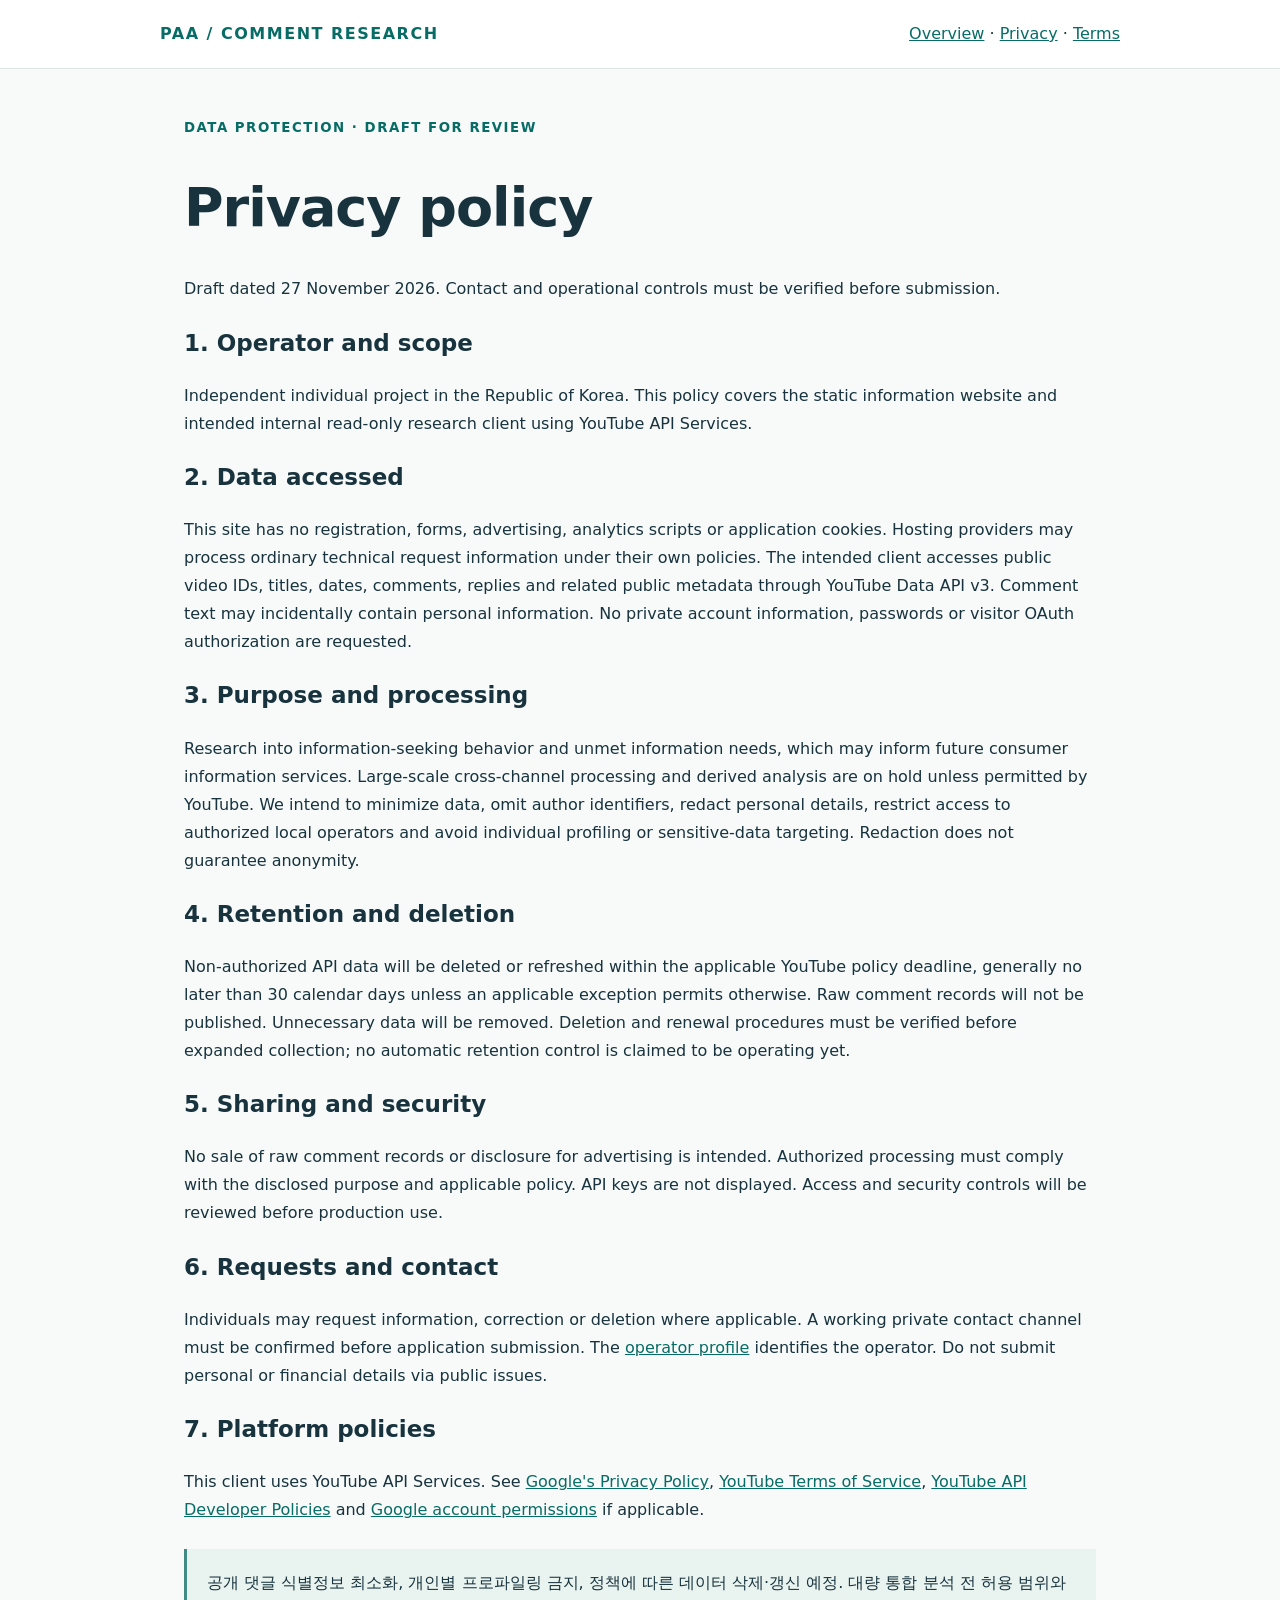
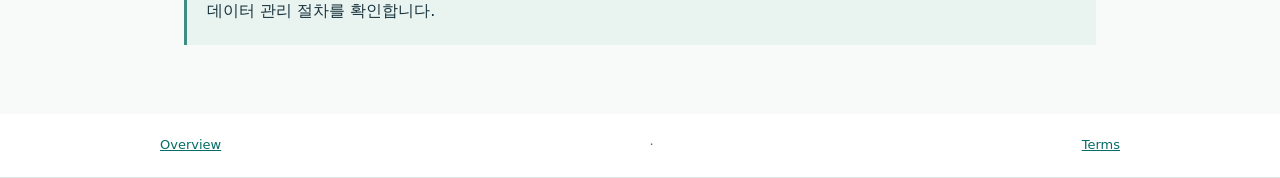
==== privacy.html @ 258e10ae "Add files via upload" ====
﻿<!doctype html><html lang="en"><meta charset="utf-8"><meta name="viewport" content="width=device-width,initial-scale=1"><title>Privacy policy | PAA Comment Research</title><link rel="stylesheet" href="style.css"><header><b>PAA / COMMENT RESEARCH</b><nav><a href="index.html">Overview</a> · <a href="privacy.html">Privacy</a> · <a href="terms.html">Terms</a></nav></header><main><small>DATA PROTECTION · DRAFT FOR REVIEW</small><h1>Privacy policy</h1><p>Draft dated 27 November 2026. Contact and operational controls must be verified before submission.</p><h2>1. Operator and scope</h2><p>Independent individual project in the Republic of Korea. This policy covers the static information website and intended internal read-only research client using YouTube API Services.</p><h2>2. Data accessed</h2><p>This site has no registration, forms, advertising, analytics scripts or application cookies. Hosting providers may process ordinary technical request information under their own policies. The intended client accesses public video IDs, titles, dates, comments, replies and related public metadata through YouTube Data API v3. Comment text may incidentally contain personal information. No private account information, passwords or visitor OAuth authorization are requested.</p><h2>3. Purpose and processing</h2><p>Research into information-seeking behavior and unmet information needs, which may inform future consumer information services. Large-scale cross-channel processing and derived analysis are on hold unless permitted by YouTube. We intend to minimize data, omit author identifiers, redact personal details, restrict access to authorized local operators and avoid individual profiling or sensitive-data targeting. Redaction does not guarantee anonymity.</p><h2>4. Retention and deletion</h2><p>Non-authorized API data will be deleted or refreshed within the applicable YouTube policy deadline, generally no later than 30 calendar days unless an applicable exception permits otherwise. Raw comment records will not be published. Unnecessary data will be removed. Deletion and renewal procedures must be verified before expanded collection; no automatic retention control is claimed to be operating yet.</p><h2>5. Sharing and security</h2><p>No sale of raw comment records or disclosure for advertising is intended. Authorized processing must comply with the disclosed purpose and applicable policy. API keys are not displayed. Access and security controls will be reviewed before production use.</p><h2>6. Requests and contact</h2><p>Individuals may request information, correction or deletion where applicable. A working private contact channel must be confirmed before application submission. The <a href="https://github.com/kmjj4269-metro">operator profile</a> identifies the operator. Do not submit personal or financial details via public issues.</p><h2>7. Platform policies</h2><p>This client uses YouTube API Services. See <a href="https://policies.google.com/privacy">Google's Privacy Policy</a>, <a href="https://www.youtube.com/t/terms">YouTube Terms of Service</a>, <a href="https://developers.google.com/youtube/terms/developer-policies">YouTube API Developer Policies</a> and <a href="https://myaccount.google.com/permissions">Google account permissions</a> if applicable.</p><aside lang="ko">공개 댓글 식별정보 최소화, 개인별 프로파일링 금지, 정책에 따른 데이터 삭제·갱신 예정. 대량 통합 분석 전 허용 범위와 데이터 관리 절차를 확인합니다.</aside></main><footer><a href="index.html">Overview</a> · <a href="terms.html">Terms</a></footer></html>
---- style.css ----
﻿*{box-sizing:border-box}body{margin:0;background:#f7faf9;color:#18333d;font:16px/1.75 system-ui,sans-serif}header,footer{padding:20px max(24px,calc((100vw - 960px)/2));background:white;border-bottom:1px solid #dce6e3;display:flex;justify-content:space-between;gap:16px;flex-wrap:wrap}main{max-width:960px;margin:auto;padding:44px 24px}a{color:#076c65}small,header b{color:#076c65;font-weight:700;letter-spacing:1.5px}h1{font-size:clamp(32px,5vw,54px);line-height:1.15;letter-spacing:-1px}h2{font-size:23px}aside{margin:25px 0;padding:20px;background:#e9f3ef;border-left:3px solid #408b83}section{display:grid;grid-template-columns:repeat(3,1fr);gap:12px}article{background:white;padding:20px;border:1px solid #dce6e3;border-radius:12px}h3{margin-top:0}footer{font-size:13px;color:#52686d}@media(max-width:650px){section{grid-template-columns:1fr}main{padding-top:24px}}
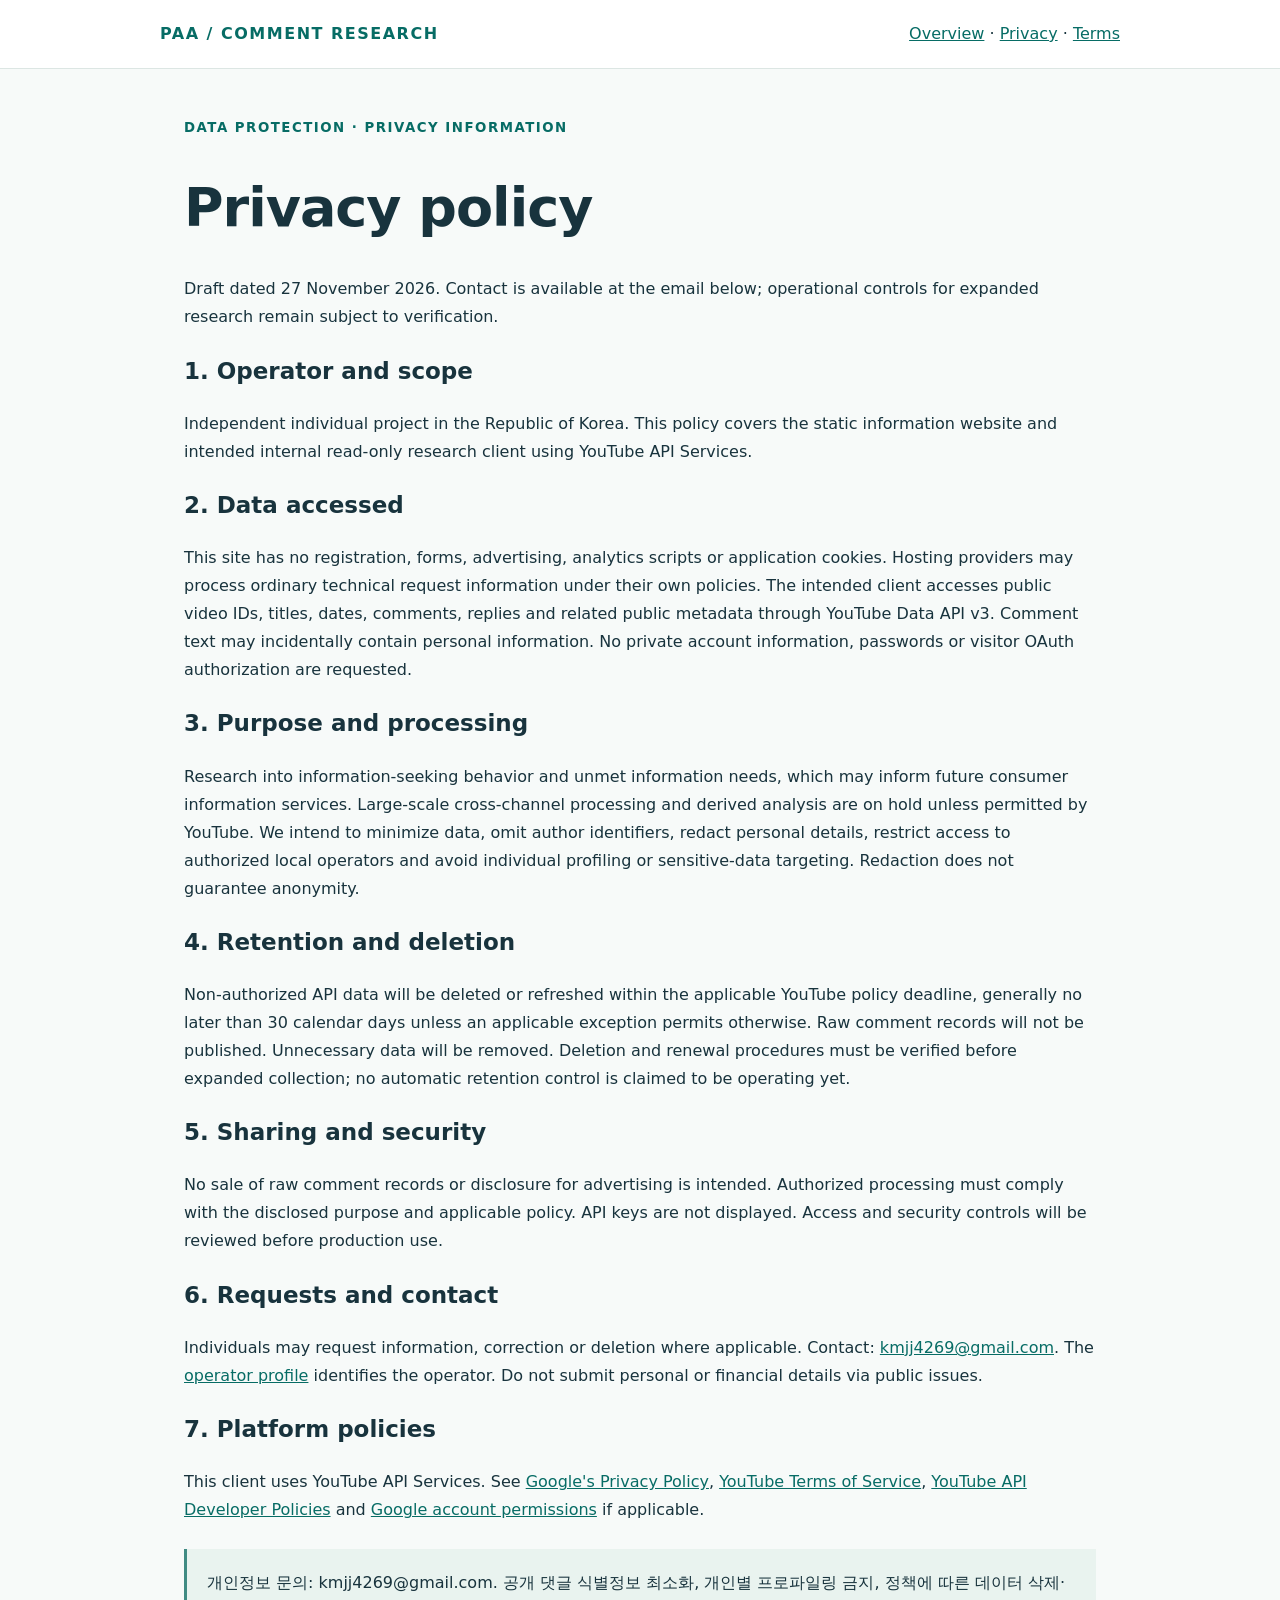
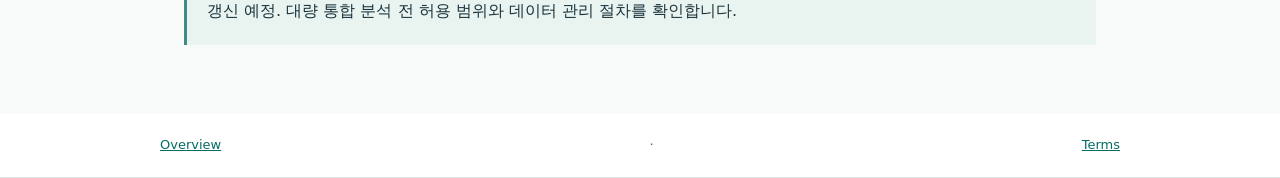
==== commit 0b806286: "Add files via upload" ====
--- a/privacy.html
+++ b/privacy.html
@@ -1 +1 @@
-﻿<!doctype html><html lang="en"><meta charset="utf-8"><meta name="viewport" content="width=device-width,initial-scale=1"><title>Privacy policy | PAA Comment Research</title><link rel="stylesheet" href="style.css"><header><b>PAA / COMMENT RESEARCH</b><nav><a href="index.html">Overview</a> · <a href="privacy.html">Privacy</a> · <a href="terms.html">Terms</a></nav></header><main><small>DATA PROTECTION · DRAFT FOR REVIEW</small><h1>Privacy policy</h1><p>Draft dated 27 November 2026. Contact and operational controls must be verified before submission.</p><h2>1. Operator and scope</h2><p>Independent individual project in the Republic of Korea. This policy covers the static information website and intended internal read-only research client using YouTube API Services.</p><h2>2. Data accessed</h2><p>This site has no registration, forms, advertising, analytics scripts or application cookies. Hosting providers may process ordinary technical request information under their own policies. The intended client accesses public video IDs, titles, dates, comments, replies and related public metadata through YouTube Data API v3. Comment text may incidentally contain personal information. No private account information, passwords or visitor OAuth authorization are requested.</p><h2>3. Purpose and processing</h2><p>Research into information-seeking behavior and unmet information needs, which may inform future consumer information services. Large-scale cross-channel processing and derived analysis are on hold unless permitted by YouTube. We intend to minimize data, omit author identifiers, redact personal details, restrict access to authorized local operators and avoid individual profiling or sensitive-data targeting. Redaction does not guarantee anonymity.</p><h2>4. Retention and deletion</h2><p>Non-authorized API data will be deleted or refreshed within the applicable YouTube policy deadline, generally no later than 30 calendar days unless an applicable exception permits otherwise. Raw comment records will not be published. Unnecessary data will be removed. Deletion and renewal procedures must be verified before expanded collection; no automatic retention control is claimed to be operating yet.</p><h2>5. Sharing and security</h2><p>No sale of raw comment records or disclosure for advertising is intended. Authorized processing must comply with the disclosed purpose and applicable policy. API keys are not displayed. Access and security controls will be reviewed before production use.</p><h2>6. Requests and contact</h2><p>Individuals may request information, correction or deletion where applicable. A working private contact channel must be confirmed before application submission. The <a href="https://github.com/kmjj4269-metro">operator profile</a> identifies the operator. Do not submit personal or financial details via public issues.</p><h2>7. Platform policies</h2><p>This client uses YouTube API Services. See <a href="https://policies.google.com/privacy">Google's Privacy Policy</a>, <a href="https://www.youtube.com/t/terms">YouTube Terms of Service</a>, <a href="https://developers.google.com/youtube/terms/developer-policies">YouTube API Developer Policies</a> and <a href="https://myaccount.google.com/permissions">Google account permissions</a> if applicable.</p><aside lang="ko">공개 댓글 식별정보 최소화, 개인별 프로파일링 금지, 정책에 따른 데이터 삭제·갱신 예정. 대량 통합 분석 전 허용 범위와 데이터 관리 절차를 확인합니다.</aside></main><footer><a href="index.html">Overview</a> · <a href="terms.html">Terms</a></footer></html>
+<!doctype html><html lang="en"><meta charset="utf-8"><meta name="viewport" content="width=device-width,initial-scale=1"><title>Privacy policy | PAA Comment Research</title><link rel="stylesheet" href="style.css"><header><b>PAA / COMMENT RESEARCH</b><nav><a href="index.html">Overview</a> · <a href="privacy.html">Privacy</a> · <a href="terms.html">Terms</a></nav></header><main><small>DATA PROTECTION · PRIVACY INFORMATION</small><h1>Privacy policy</h1><p>Draft dated 27 November 2026. Contact is available at the email below; operational controls for expanded research remain subject to verification.</p><h2>1. Operator and scope</h2><p>Independent individual project in the Republic of Korea. This policy covers the static information website and intended internal read-only research client using YouTube API Services.</p><h2>2. Data accessed</h2><p>This site has no registration, forms, advertising, analytics scripts or application cookies. Hosting providers may process ordinary technical request information under their own policies. The intended client accesses public video IDs, titles, dates, comments, replies and related public metadata through YouTube Data API v3. Comment text may incidentally contain personal information. No private account information, passwords or visitor OAuth authorization are requested.</p><h2>3. Purpose and processing</h2><p>Research into information-seeking behavior and unmet information needs, which may inform future consumer information services. Large-scale cross-channel processing and derived analysis are on hold unless permitted by YouTube. We intend to minimize data, omit author identifiers, redact personal details, restrict access to authorized local operators and avoid individual profiling or sensitive-data targeting. Redaction does not guarantee anonymity.</p><h2>4. Retention and deletion</h2><p>Non-authorized API data will be deleted or refreshed within the applicable YouTube policy deadline, generally no later than 30 calendar days unless an applicable exception permits otherwise. Raw comment records will not be published. Unnecessary data will be removed. Deletion and renewal procedures must be verified before expanded collection; no automatic retention control is claimed to be operating yet.</p><h2>5. Sharing and security</h2><p>No sale of raw comment records or disclosure for advertising is intended. Authorized processing must comply with the disclosed purpose and applicable policy. API keys are not displayed. Access and security controls will be reviewed before production use.</p><h2>6. Requests and contact</h2><p>Individuals may request information, correction or deletion where applicable. Contact: <a href="mailto:kmjj4269@gmail.com">kmjj4269@gmail.com</a>. The <a href="https://github.com/kmjj4269-metro">operator profile</a> identifies the operator. Do not submit personal or financial details via public issues.</p><h2>7. Platform policies</h2><p>This client uses YouTube API Services. See <a href="https://policies.google.com/privacy">Google's Privacy Policy</a>, <a href="https://www.youtube.com/t/terms">YouTube Terms of Service</a>, <a href="https://developers.google.com/youtube/terms/developer-policies">YouTube API Developer Policies</a> and <a href="https://myaccount.google.com/permissions">Google account permissions</a> if applicable.</p><aside lang="ko">개인정보 문의: kmjj4269@gmail.com. 공개 댓글 식별정보 최소화, 개인별 프로파일링 금지, 정책에 따른 데이터 삭제·갱신 예정. 대량 통합 분석 전 허용 범위와 데이터 관리 절차를 확인합니다.</aside></main><footer><a href="index.html">Overview</a> · <a href="terms.html">Terms</a></footer></html>
